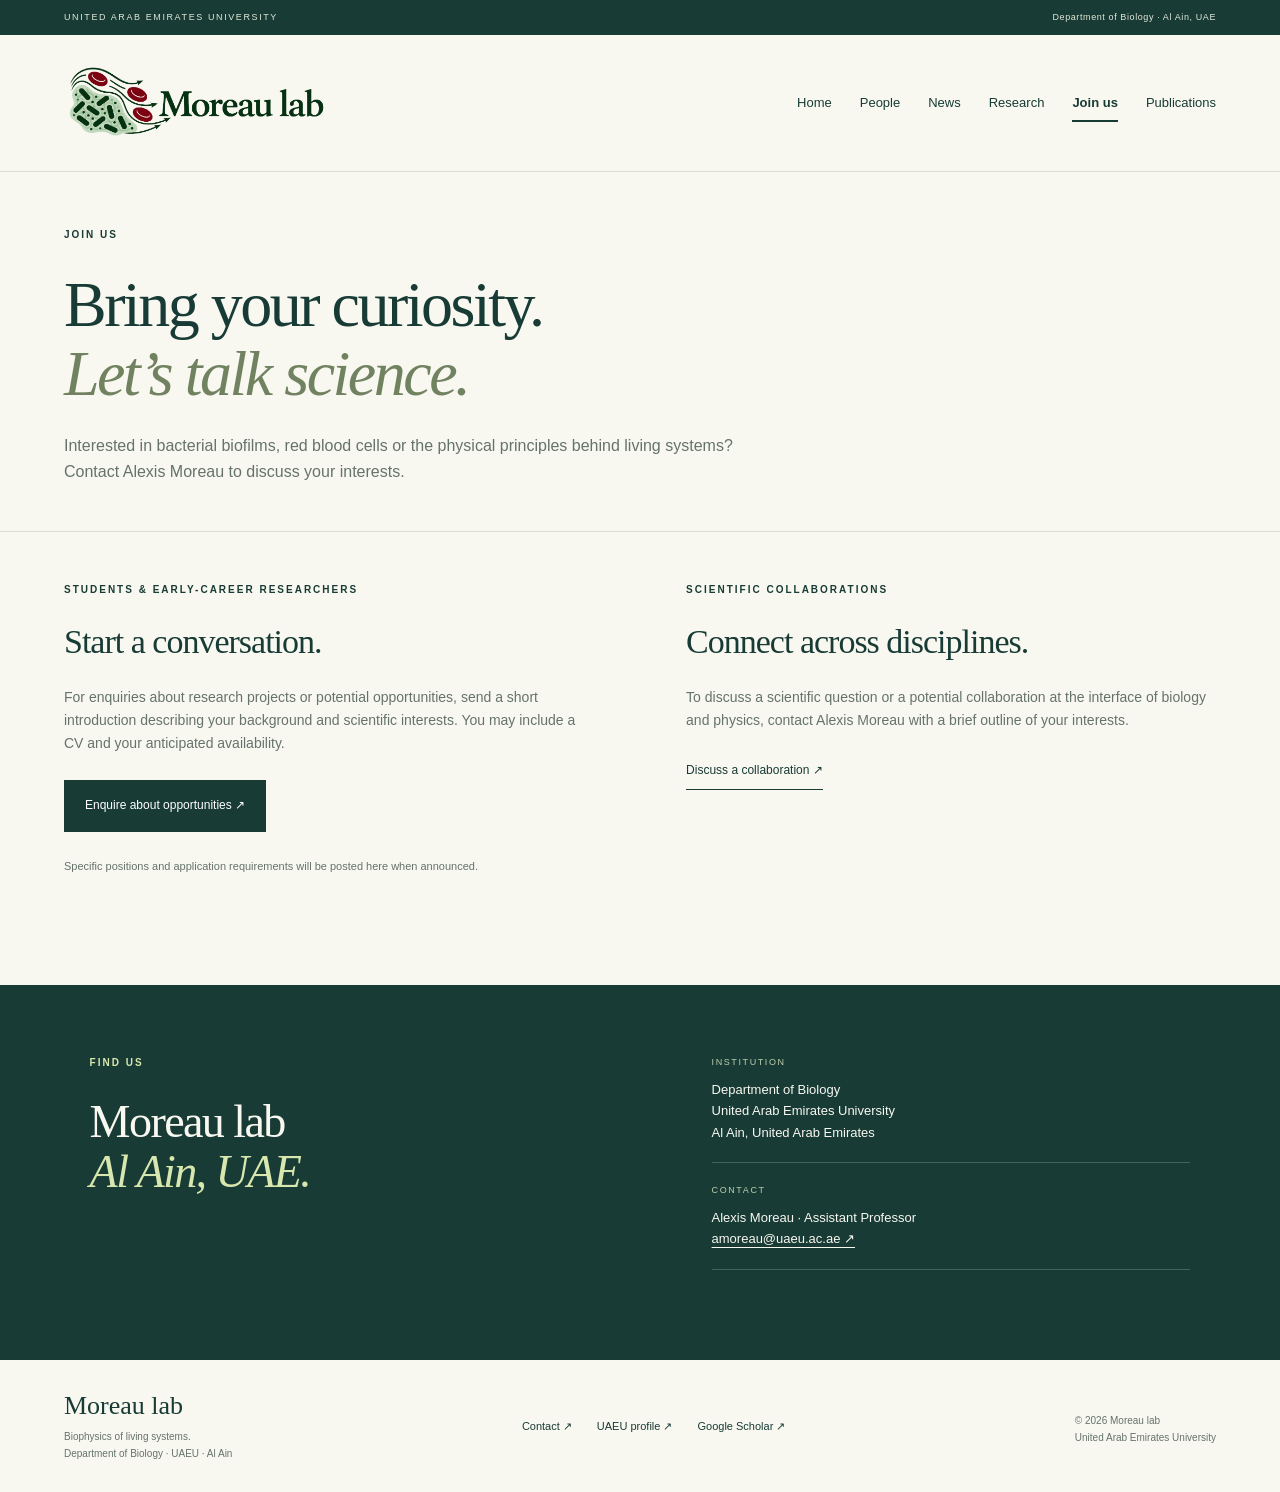
==== join-us.html @ 7e33ebf9 "Publish Moreau lab website with bibliography and search metadata" ====
<!doctype html><html lang="en"><head><meta charset="utf-8"><meta name="viewport" content="width=device-width,initial-scale=1"><meta name="robots" content="index,follow"><meta name="description" content="Contact Alexis Moreau at UAEU to discuss research interests, potential opportunities and collaborations in biophysics."><meta name="theme-color" content="#183b35"><title>Join us | Moreau lab | UAEU, Al Ain</title><link rel="icon" href="favicon.svg" type="image/svg+xml"><link rel="stylesheet" href="style.css"><script src="script.js" defer></script><meta property="og:site_name" content="Moreau lab"><meta property="og:type" content="website"><meta property="og:title" content="Join us | Moreau lab | UAEU, Al Ain"><meta property="og:description" content="Contact Alexis Moreau at UAEU to discuss research interests, potential opportunities and collaborations in biophysics."><meta property="og:locale" content="en_US"><link rel="canonical" href="https://moreau-biophysicslab.github.io/join-us.html"><meta property="og:url" content="https://moreau-biophysicslab.github.io/join-us.html"><meta property="og:image" content="https://moreau-biophysicslab.github.io/moreau-lab-logo.png"></head><body><a class="skip" href="#main">Skip to content</a><div class="institution"><span>UNITED ARAB EMIRATES UNIVERSITY</span><span>Department of Biology · Al Ain, UAE</span></div><header><a class="brand" href="index.html" aria-label="Moreau lab — Home"><img src="moreau-lab-logo.png" width="2000" height="800" alt="Moreau lab — bacterial biofilms and red blood cells in flow"></a><button class="menu-button" aria-expanded="false" aria-controls="navigation">Menu <span aria-hidden="true">☰</span></button><nav id="navigation" aria-label="Main navigation"><a href="index.html">Home</a><a href="people.html">People</a><a href="news.html">News</a><a href="research.html">Research</a><a href="join-us.html" aria-current="page">Join us</a><a href="publications.html">Publications</a></nav></header><main id="main"><section class="page-intro section"><p class="eyebrow">JOIN US</p><h1>Bring your curiosity.<br><em>Let’s talk science.</em></h1><p class="page-description">Interested in bacterial biofilms, red blood cells or the physical principles behind living systems? Contact Alexis Moreau to discuss your interests.</p></section><section class="section join-grid"><article><p class="eyebrow">STUDENTS & EARLY-CAREER RESEARCHERS</p><h2>Start a conversation.</h2><p>For enquiries about research projects or potential opportunities, send a short introduction describing your background and scientific interests. You may include a CV and your anticipated availability.</p><a class="button" href="mailto:amoreau@uaeu.ac.ae?subject=Research%20enquiry%20%E2%80%94%20Moreau%20lab">Enquire about opportunities ↗</a><p class="small-note">Specific positions and application requirements will be posted here when announced.</p></article><article><p class="eyebrow">SCIENTIFIC COLLABORATIONS</p><h2>Connect across disciplines.</h2><p>To discuss a scientific question or a potential collaboration at the interface of biology and physics, contact Alexis Moreau with a brief outline of your interests.</p><a class="text-link" href="mailto:amoreau@uaeu.ac.ae?subject=Collaboration%20enquiry">Discuss a collaboration ↗</a></article></section><section class="contact"><div><p class="eyebrow">FIND US</p><h2>Moreau lab<br><em>Al Ain, UAE.</em></h2></div><dl><div><dt>INSTITUTION</dt><dd>Department of Biology<br>United Arab Emirates University<br>Al Ain, United Arab Emirates</dd></div><div><dt>CONTACT</dt><dd>Alexis Moreau · Assistant Professor<br><a href="mailto:amoreau@uaeu.ac.ae">amoreau@uaeu.ac.ae ↗</a></dd></div></dl></section></main><footer><div><a href="index.html" class="brand">Moreau lab</a><p>Biophysics of living systems.<br>Department of Biology · UAEU · Al Ain</p></div><div class="footer-links"><a href="mailto:amoreau@uaeu.ac.ae">Contact ↗</a><a href="https://research.uaeu.ac.ae/en/persons/alexis-moreau/">UAEU profile ↗</a><a href="https://scholar.google.com/citations?user=JUbXqFEAAAAJ&hl=en">Google Scholar ↗</a></div><p>© 2026 Moreau lab<br>United Arab Emirates University</p></footer></body></html>
---- style.css ----
:root{--paper:#f8f8f1;--ink:#183b35;--muted:#65736a;--line:#d9dfd2;--accent:#d8e7ad}*{box-sizing:border-box}html{scroll-behavior:smooth;scroll-padding-top:30px}body{margin:0;background:var(--paper);color:var(--ink);font-family:Arial,Helvetica,sans-serif;font-size:15px;line-height:1.65}a{color:inherit;text-decoration:none}button{font:inherit}a:focus-visible,button:focus-visible{outline:3px solid #998236;outline-offset:6px}.skip{position:absolute;top:-100px;left:20px;background:white;padding:12px;z-index:10}.skip:focus{top:10px}.draft{background:#e9edde;text-align:center;font-size:11px;padding:9px 20px;color:#506047;letter-spacing:.3px}.draft span{font-size:9px;font-weight:700;letter-spacing:1.4px;margin-right:15px}header{max-width:1440px;margin:auto;padding:30px 5%;display:flex;align-items:center;justify-content:space-between;gap:25px}.brand{display:flex;align-items:center;gap:12px;font-family:Georgia,serif;font-size:25px;line-height:1.2}.brand small{display:block;font-family:Arial,sans-serif;font-size:8px;letter-spacing:1.7px;margin-top:9px}.brand-mark{font-family:Arial,sans-serif;font-size:52px;line-height:1}nav{display:flex;gap:27px;align-items:center;font-size:12px}nav a:hover,.text-link:hover{color:#718742}.nav-contact{border-bottom:1px solid var(--ink);padding:8px 0}.nav-contact span{margin-left:12px}.menu-button{display:none}.hero{max-width:1440px;margin:auto;display:grid;grid-template-columns:1fr 1fr;gap:6%;padding:38px 5% 52px;align-items:center}.eyebrow{font-size:10px;font-weight:700;letter-spacing:2px;margin:0 0 26px}.eyebrow>span{display:inline-block;width:6px;height:6px;border-radius:50%;background:#7d9053;margin-right:9px}h1,h2{font-family:Georgia,'Times New Roman',serif;font-weight:400;letter-spacing:-2.5px;line-height:1.08;margin:0}h1{font-size:clamp(52px,5.8vw,84px)}em{font-weight:400;color:#718260}h1 em{white-space:nowrap}.intro{font-size:17px;line-height:1.7;max-width:410px;margin:27px 0 12px}.placeholder{font-size:12px;color:var(--muted);max-width:385px;margin-bottom:28px}.button{display:inline-flex;align-items:center;gap:35px;background:var(--ink);color:white;padding:16px 21px;font-size:12px}.button:hover{background:#305c4c}.button span{font-size:20px}.hero-art{margin:0;min-width:0}.hero-art svg{display:block;width:100%;height:auto;max-height:610px;object-fit:cover}.hero-art figcaption{font-size:9px;display:flex;justify-content:space-between;gap:10px;padding:12px 0;color:var(--muted)}.section-index{border-top:1px solid var(--line);border-bottom:1px solid var(--line);display:flex;justify-content:space-between;padding:19px 5%;font-size:11px;letter-spacing:.4px}.section-index a span{margin-left:50px}.section{padding:85px 5%;max-width:1440px;margin:auto;scroll-margin-top:15px}.section-heading{display:flex;align-items:flex-end;justify-content:space-between;gap:70px;margin-bottom:42px}h2{font-size:clamp(34px,3.6vw,50px);letter-spacing:-1.6px}.section-heading>p{max-width:350px;color:var(--muted);font-size:13px;margin-bottom:3px}.research-grid{display:grid;grid-template-columns:repeat(3,1fr);border-left:1px solid var(--line)}.research-grid article{padding:25px 28px 32px;border:1px solid var(--line);border-left:0;position:relative}.number{font-size:10px;color:var(--muted)}h3{font-weight:400;font-family:Georgia,serif;font-size:23px;line-height:1.25;margin:19px 0 12px}.research-grid p{font-size:12px;color:var(--muted);min-height:60px;max-width:290px}.tag{display:inline-block;font-size:8px;letter-spacing:1.5px;color:var(--muted);border:1px solid var(--line);padding:5px 8px}.line-art{height:105px;width:140px;margin:15px auto 24px;opacity:.7}.rings{background:repeating-radial-gradient(ellipse at center,transparent 0 10px,#7f9377 11px 12px,transparent 13px 19px);border-radius:50%;transform:rotate(-25deg)}.waves{background:repeating-linear-gradient(135deg,transparent 0 10px,#7f9377 11px 12px,transparent 13px 21px);border-radius:50% 15% 50% 15%}.dots{background:radial-gradient(#7f9377 2px,transparent 3px) 0 0/15px 15px;border-radius:50%;transform:rotate(-15deg)}.team{background:#e9edde;display:grid;grid-template-columns:1fr 1fr;gap:10%;align-items:center}.team p{font-size:13px;color:var(--muted);max-width:350px;margin:25px 0}.text-link{display:inline-block;border-bottom:1px solid var(--ink);font-size:12px;padding-bottom:8px}.text-link span{margin-left:45px}.team-placeholder{min-height:285px;background:#dce3d2;display:flex;flex-direction:column;align-items:center;justify-content:center;border:1px solid #cdd5c3}.portrait-symbol{font-family:Georgia,serif;font-size:52px;color:#8c9c7b;font-weight:400;line-height:1.2}.team-placeholder>span{font-family:Georgia,serif;font-size:27px;margin-top:12px}.team-placeholder p{font-size:10px;margin:10px;text-align:center}.empty-publications{border-top:1px solid var(--line);border-bottom:1px solid var(--line);display:flex;align-items:center;gap:28px;padding:26px 0}.empty-publications>span:first-child{font-size:30px}.empty-publications h3{margin:0 0 8px}.empty-publications p{font-size:12px;color:var(--muted);max-width:660px;margin:0}.empty-publications .tag{margin-left:auto;flex-shrink:0}.news{padding-top:0;display:flex;justify-content:space-between;gap:70px;align-items:center}.news>p{max-width:440px;font-size:13px;color:var(--muted)}.contact{padding:70px 7%;background:var(--ink);color:var(--paper);display:grid;grid-template-columns:1fr 1fr;gap:13%}.contact em{color:var(--accent)}.contact .eyebrow{color:var(--accent)}.contact p:not(.eyebrow){max-width:360px;font-size:13px;color:#c0cec3;margin-top:25px}.contact dl{margin:0}.contact dl>div{padding:0 0 19px;margin-bottom:20px;border-bottom:1px solid #486258}.contact dt{font-size:9px;letter-spacing:1.6px;color:#becfae;margin-bottom:9px}.contact dd{margin:0;font-size:13px}footer{padding:30px 5%;display:flex;align-items:center;justify-content:space-between;gap:24px}footer .brand{font-size:20px}footer>span,footer>a:last-child{font-size:10px;color:var(--muted)}@media(min-width:1600px){.contact,.section-index,footer{padding-left:max(5%,calc((100vw - 1296px)/2));padding-right:max(5%,calc((100vw - 1296px)/2))}}@media(max-width:900px){nav{gap:15px;font-size:11px}.brand{font-size:21px}.hero{gap:4%}h1{font-size:52px}.hero .intro{font-size:15px}.research-grid article{padding:20px}.section-heading{gap:35px}}@media(max-width:700px){header{padding:22px 6%;flex-wrap:wrap}.draft{font-size:10px}.draft span{display:block}.menu-button{display:block;background:none;border:1px solid var(--line);padding:7px 12px;font-size:12px;color:var(--ink)}.menu-button span{margin-left:12px}nav{display:none;flex-basis:100%;flex-direction:column;align-items:stretch;gap:0}nav.open{display:flex}nav a{padding:12px 0;border-bottom:1px solid var(--line)}.hero{grid-template-columns:1fr;padding:30px 6%}.hero-copy{padding-bottom:35px}h1{font-size:clamp(46px,10vw,65px)}.hero-art svg{max-height:460px}.section{padding:55px 6%}.section-heading{display:block}.section-heading>p{margin-top:25px;max-width:none}.research-grid{grid-template-columns:1fr}.research-grid article{padding:24px}.research-grid p{min-height:0;max-width:none}.line-art{float:right;width:90px;height:75px;margin:0 0 10px 15px}.research-grid h3{margin-top:25px}.team{grid-template-columns:1fr;gap:30px}.team-placeholder{min-height:230px}.empty-publications{gap:15px;flex-wrap:wrap}.empty-publications>div{flex:1}.empty-publications .tag{margin-left:40px}.news{display:block;padding-top:10px}.news>p{margin-top:25px}.contact{padding:50px 6%;grid-template-columns:1fr;gap:30px}footer{flex-wrap:wrap;padding:25px 6%}footer>span{order:3;width:100%}.section-index{padding:15px 6%;font-size:10px}.section-index a span{margin-left:15px}.eyebrow{font-size:9px}}@media(prefers-reduced-motion:reduce){html{scroll-behavior:auto}}
/* Moreau lab identity and pages */
.institution{background:var(--ink);color:#e1e8d8;padding:10px 5%;display:flex;justify-content:space-between;font-size:9px;letter-spacing:1.6px}.institution span:last-child{letter-spacing:.6px}header{padding-top:16px;padding-bottom:16px;border-bottom:1px solid var(--line)}header .brand{width:265px;flex-shrink:0}header .brand img{display:block;width:100%;height:auto}nav{gap:28px;font-size:13px}nav a{padding:10px 0;position:relative}nav a[aria-current="page"]{color:var(--ink);font-weight:700}nav a[aria-current="page"]:after{content:"";height:2px;background:var(--ink);position:absolute;bottom:2px;left:0;right:0}.hero{padding-top:40px;gap:5%}.hero h1{font-size:clamp(52px,5.6vw,79px)}.hero-note{font-size:12px;color:var(--muted);max-width:410px;margin-bottom:30px}.hero-art svg{max-height:590px}.hero-art figcaption{font-size:9px}.two{grid-template-columns:1fr 1fr}.research-grid .text-link{font-size:11px}.cell-art{border-radius:50%;background:radial-gradient(ellipse,#f8f8f1 0 23%,#c6877a 25% 40%,#a45c57 58%,#dcaaa0 70%,transparent 72%);transform:rotate(-22deg);height:95px;width:150px;opacity:.85}.home-callout{padding:65px 6%;background:#e9edde;text-align:center}.home-callout .button{margin-top:28px}.home-callout h2{font-size:40px}.page-intro{padding-top:55px;padding-bottom:45px;border-bottom:1px solid var(--line)}.page-intro h1{font-size:clamp(44px,5vw,70px)}.page-description{font-size:16px;color:var(--muted);max-width:710px;margin:25px 0 0}.page-description a{text-decoration:underline;text-underline-offset:3px}.profile-section{display:grid;grid-template-columns:300px 1fr;gap:75px;padding-top:55px}.initials{background:#e5eadc;min-height:340px;display:flex;flex-direction:column;justify-content:center;align-items:center;font:80px Georgia,serif;color:#708064;border:1px solid #d2d9c8}.initials span{font:9px Arial,sans-serif;letter-spacing:2px;margin-top:18px}.profile-section article>p{max-width:670px}.profile-section article>p:not(.eyebrow):not(.position){font-size:14px;color:var(--muted)}.position{font-size:15px}.profile-links{display:flex;gap:22px;align-items:center;flex-wrap:wrap;margin-top:28px}.team-invite{background:#e9edde;display:flex;align-items:center;justify-content:space-between;gap:30px}.team-invite .text-link{margin-top:18px}.theme-section{display:grid;grid-template-columns:1fr 1fr;gap:9%;align-items:center}.theme-section article p{font-size:14px;color:var(--muted);margin-bottom:22px}.theme-section h3{font-size:26px}.large-art{width:190px;height:125px;margin:35px auto 0;opacity:.7}.shaded{background:#e9edde}.publication{display:grid;grid-template-columns:105px 1fr;gap:28px;border-top:1px solid var(--line);padding:27px 0}.publication:last-child{border-bottom:1px solid var(--line)}.pub-year{font-family:Georgia,serif;font-size:26px;color:#708064;line-height:1.2}.pub-year span{display:block;font:9px Arial,sans-serif;text-transform:uppercase;letter-spacing:1.2px;margin-top:13px}.publication h2{font-family:Georgia,serif;letter-spacing:-.3px;font-size:23px;line-height:1.35;max-width:940px}.publication h2 a:hover{text-decoration:underline;text-decoration-thickness:1px;text-underline-offset:4px}.authors{font-size:11px;color:var(--muted);line-height:1.7;margin:13px 0 8px}.authors strong{font-weight:700;color:var(--ink)}.venue{font-size:12px;margin:7px 0}.pub-links{display:flex;gap:24px;margin-top:12px;font-size:10px}.pub-links a{text-decoration:underline;text-underline-offset:4px}.preprint-note{font-size:10px;color:#845843;margin:8px 0}.publication-section{padding-top:28px}.publication-tools{display:flex;flex-wrap:wrap;gap:24px;align-items:end;justify-content:space-between}.filters{display:flex;flex-wrap:wrap;gap:8px}.filters button{border:1px solid var(--line);background:transparent;padding:10px 14px;cursor:pointer;color:var(--ink);font-size:11px}.filters button[aria-pressed="true"]{color:white;background:var(--ink);border-color:var(--ink)}.search-label{font-size:10px;color:var(--muted);display:flex;flex-direction:column;gap:5px;min-width:235px}.search-label input{font:12px Arial,sans-serif;padding:12px 14px;border:1px solid var(--line);background:transparent;border-radius:0;color:var(--ink)}input:focus-visible{outline:2px solid #718260;outline-offset:2px}#result-count{font-size:10px;color:var(--muted);margin:24px 0 16px}.bibliography-note{font-size:11px;color:var(--muted);margin-top:28px;max-width:880px}.bibliography-note a{text-decoration:underline}.news-list{padding-top:20px}.news-item{display:grid;grid-template-columns:180px 1fr;gap:50px;border-bottom:1px solid var(--line);padding:36px 0}.news-item time{display:block;font-size:11px;letter-spacing:1.3px;margin-bottom:14px}.news-item h2{font-size:31px;letter-spacing:-.6px}.news-item p{font-size:13px;color:var(--muted)}.news-item .preprint-note{font-size:10px;color:#845843}.join-grid{display:grid;grid-template-columns:1fr 1fr;gap:8%;padding-top:50px}.join-grid h2{font-size:34px;letter-spacing:-1px}.join-grid p:not(.eyebrow){font-size:14px;color:var(--muted);margin:25px 0}.join-grid .small-note{font-size:11px!important}.contact a{text-decoration:underline;text-underline-offset:4px}.footer-links{display:flex;gap:25px;font-size:11px}footer{align-items:center}footer p{font-size:10px;color:var(--muted);margin:8px 0 0}footer .brand{font-size:26px}.publication[hidden]{display:none}@media(max-width:1000px){header .brand{width:220px}nav{gap:20px;font-size:12px}.profile-section{grid-template-columns:240px 1fr;gap:40px}.hero-art figcaption{font-size:8px}}@media(max-width:700px){.institution{display:block;font-size:8px;padding:10px 6%;line-height:1.7}.institution span{display:block}header{padding:8px 6%}header .brand{width:210px}nav{gap:0;font-size:13px}nav a[aria-current="page"]:after{display:none}.hero h1{font-size:clamp(47px,11vw,66px)}.hero{padding-top:30px}.hero-art figcaption{font-size:8px}.two{grid-template-columns:1fr}.home-callout h2{font-size:30px}.page-intro{padding-top:35px;padding-bottom:32px}.page-intro h1{font-size:43px}.page-description{font-size:14px}.profile-section{grid-template-columns:1fr;gap:28px;padding-top:30px}.initials{min-height:210px}.team-invite{display:block}.theme-section{grid-template-columns:1fr;gap:25px}.theme-section .large-art{display:none}.publication{grid-template-columns:1fr;gap:12px;padding:23px 0}.pub-year{display:flex;gap:15px;align-items:center;font-size:22px}.pub-year span{margin:0}.publication h2{font-size:21px}.publication-tools{gap:18px}.filters{gap:7px}.filters button{font-size:10px;padding:9px 10px}.search-label{width:100%}.news-item{grid-template-columns:1fr;gap:15px;padding:25px 0}.news-item>div:first-child{display:flex;align-items:center;gap:15px}.news-item time{margin:0}.news-item h2{font-size:27px}.join-grid{grid-template-columns:1fr;gap:35px}.footer-links{flex-wrap:wrap;gap:18px}footer>p{width:100%}.section-index{gap:20px}.section-index>a{flex-shrink:0}.hero .intro{font-size:16px}}
.page-intro h1 em{white-space:normal}.publication>div{min-width:0}.publication h2{overflow-wrap:anywhere}@media(max-width:360px){header .brand{width:175px}.hero h1{font-size:44px}.page-intro h1{font-size:38px}}
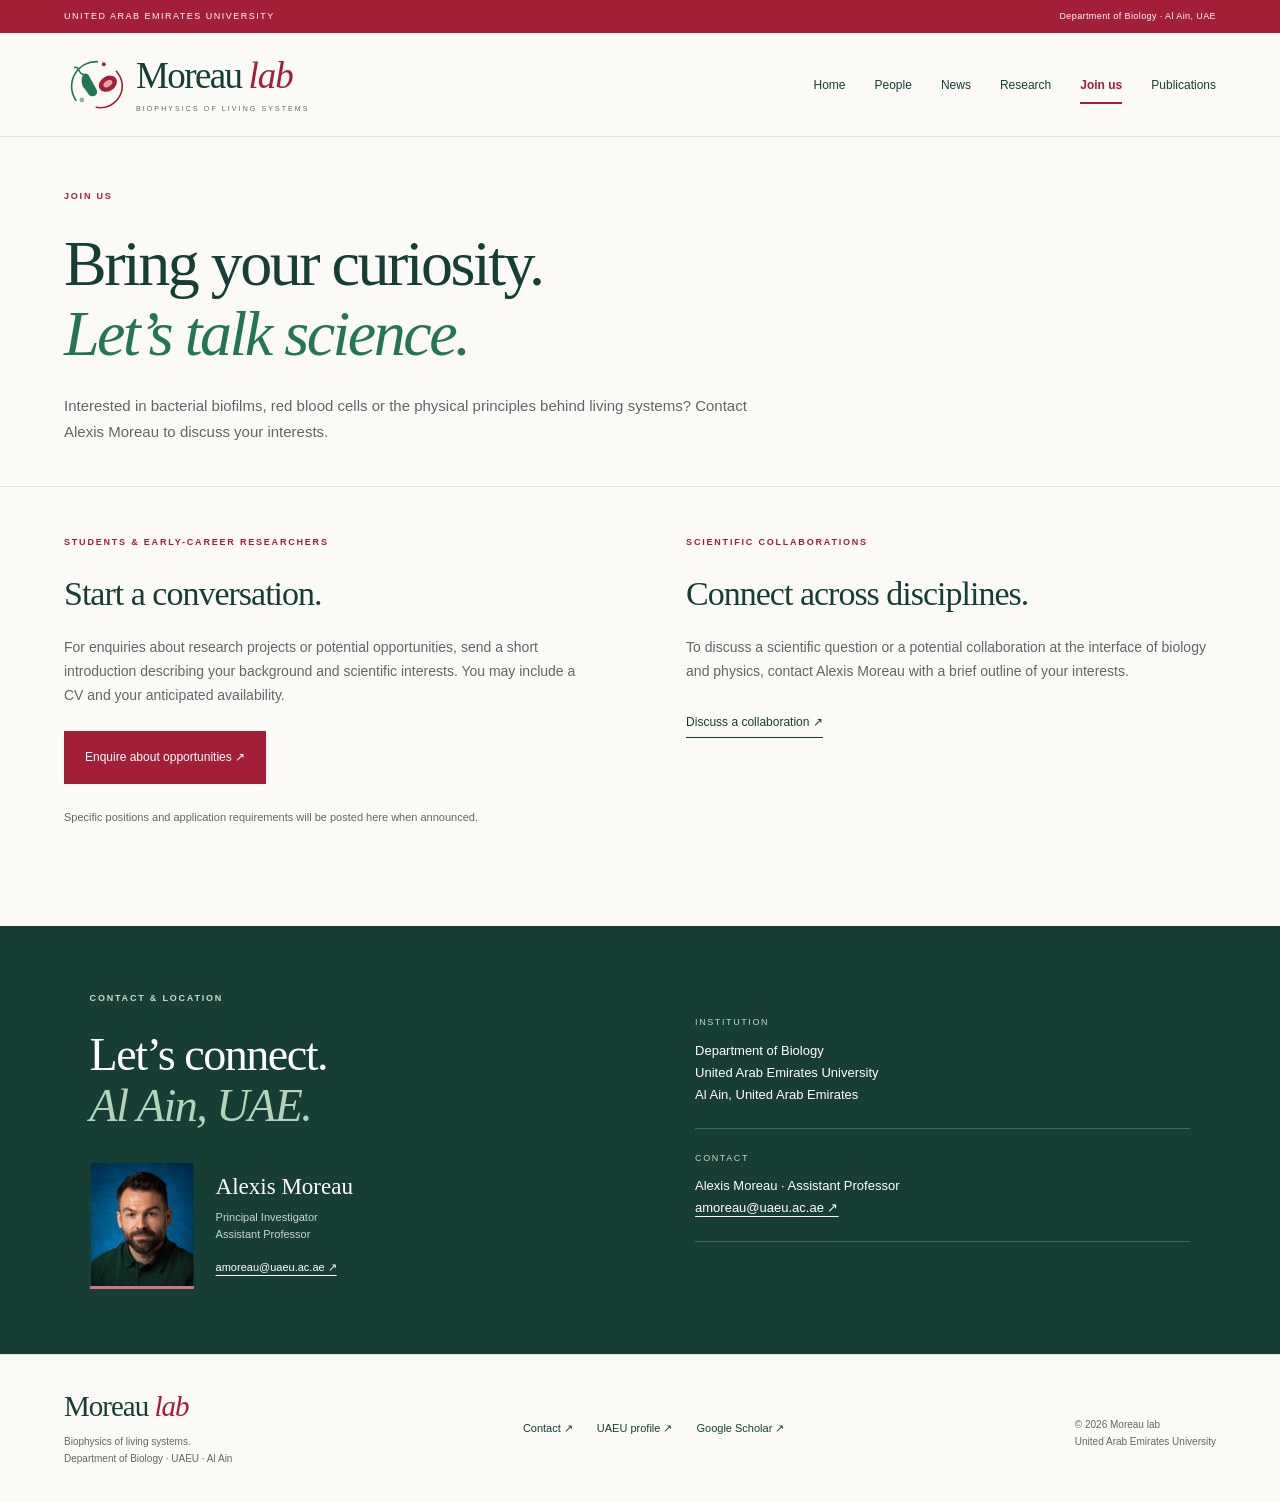
==== commit b77ea280: "Refresh Moreau lab design, artwork and portrait" ====
--- a/join-us.html
+++ b/join-us.html
@@ -1 +1 @@
-<!doctype html><html lang="en"><head><meta charset="utf-8"><meta name="viewport" content="width=device-width,initial-scale=1"><meta name="robots" content="index,follow"><meta name="description" content="Contact Alexis Moreau at UAEU to discuss research interests, potential opportunities and collaborations in biophysics."><meta name="theme-color" content="#183b35"><title>Join us | Moreau lab | UAEU, Al Ain</title><link rel="icon" href="favicon.svg" type="image/svg+xml"><link rel="stylesheet" href="style.css"><script src="script.js" defer></script><meta property="og:site_name" content="Moreau lab"><meta property="og:type" content="website"><meta property="og:title" content="Join us | Moreau lab | UAEU, Al Ain"><meta property="og:description" content="Contact Alexis Moreau at UAEU to discuss research interests, potential opportunities and collaborations in biophysics."><meta property="og:locale" content="en_US"><link rel="canonical" href="https://moreau-biophysicslab.github.io/join-us.html"><meta property="og:url" content="https://moreau-biophysicslab.github.io/join-us.html"><meta property="og:image" content="https://moreau-biophysicslab.github.io/moreau-lab-logo.png"></head><body><a class="skip" href="#main">Skip to content</a><div class="institution"><span>UNITED ARAB EMIRATES UNIVERSITY</span><span>Department of Biology · Al Ain, UAE</span></div><header><a class="brand" href="index.html" aria-label="Moreau lab — Home"><img src="moreau-lab-logo.png" width="2000" height="800" alt="Moreau lab — bacterial biofilms and red blood cells in flow"></a><button class="menu-button" aria-expanded="false" aria-controls="navigation">Menu <span aria-hidden="true">☰</span></button><nav id="navigation" aria-label="Main navigation"><a href="index.html">Home</a><a href="people.html">People</a><a href="news.html">News</a><a href="research.html">Research</a><a href="join-us.html" aria-current="page">Join us</a><a href="publications.html">Publications</a></nav></header><main id="main"><section class="page-intro section"><p class="eyebrow">JOIN US</p><h1>Bring your curiosity.<br><em>Let’s talk science.</em></h1><p class="page-description">Interested in bacterial biofilms, red blood cells or the physical principles behind living systems? Contact Alexis Moreau to discuss your interests.</p></section><section class="section join-grid"><article><p class="eyebrow">STUDENTS & EARLY-CAREER RESEARCHERS</p><h2>Start a conversation.</h2><p>For enquiries about research projects or potential opportunities, send a short introduction describing your background and scientific interests. You may include a CV and your anticipated availability.</p><a class="button" href="mailto:amoreau@uaeu.ac.ae?subject=Research%20enquiry%20%E2%80%94%20Moreau%20lab">Enquire about opportunities ↗</a><p class="small-note">Specific positions and application requirements will be posted here when announced.</p></article><article><p class="eyebrow">SCIENTIFIC COLLABORATIONS</p><h2>Connect across disciplines.</h2><p>To discuss a scientific question or a potential collaboration at the interface of biology and physics, contact Alexis Moreau with a brief outline of your interests.</p><a class="text-link" href="mailto:amoreau@uaeu.ac.ae?subject=Collaboration%20enquiry">Discuss a collaboration ↗</a></article></section><section class="contact"><div><p class="eyebrow">FIND US</p><h2>Moreau lab<br><em>Al Ain, UAE.</em></h2></div><dl><div><dt>INSTITUTION</dt><dd>Department of Biology<br>United Arab Emirates University<br>Al Ain, United Arab Emirates</dd></div><div><dt>CONTACT</dt><dd>Alexis Moreau · Assistant Professor<br><a href="mailto:amoreau@uaeu.ac.ae">amoreau@uaeu.ac.ae ↗</a></dd></div></dl></section></main><footer><div><a href="index.html" class="brand">Moreau lab</a><p>Biophysics of living systems.<br>Department of Biology · UAEU · Al Ain</p></div><div class="footer-links"><a href="mailto:amoreau@uaeu.ac.ae">Contact ↗</a><a href="https://research.uaeu.ac.ae/en/persons/alexis-moreau/">UAEU profile ↗</a><a href="https://scholar.google.com/citations?user=JUbXqFEAAAAJ&hl=en">Google Scholar ↗</a></div><p>© 2026 Moreau lab<br>United Arab Emirates University</p></footer></body></html>+<!doctype html><html lang="en"><head><meta charset="utf-8"><meta name="viewport" content="width=device-width,initial-scale=1"><meta name="robots" content="index,follow"><meta name="description" content="Contact Alexis Moreau at UAEU to discuss research interests, potential opportunities and collaborations in biophysics."><meta name="theme-color" content="#a31f38"><title>Join us | Moreau lab | UAEU, Al Ain</title><link rel="icon" href="moreau-mark-v2.svg" type="image/svg+xml"><link rel="stylesheet" href="style-v2.css"><script src="script-v2.js" defer></script><meta property="og:site_name" content="Moreau lab"><meta property="og:type" content="website"><meta property="og:title" content="Join us | Moreau lab | UAEU, Al Ain"><meta property="og:description" content="Contact Alexis Moreau at UAEU to discuss research interests, potential opportunities and collaborations in biophysics."><meta property="og:locale" content="en_US"><link rel="canonical" href="https://moreau-biophysicslab.github.io/join-us.html"><meta property="og:url" content="https://moreau-biophysicslab.github.io/join-us.html"><meta property="og:image" content="https://moreau-biophysicslab.github.io/living-systems-v2.png"></head><body><a class="skip" href="#main">Skip to content</a><div class="institution"><span>UNITED ARAB EMIRATES UNIVERSITY</span><span>Department of Biology · Al Ain, UAE</span></div><header><a class="brand" href="index.html" aria-label="Moreau lab — Home"><img src="moreau-mark-v2.svg" width="80" height="80" alt=""><span class="wordmark">Moreau<span class="lab-word">lab</span><small>BIOPHYSICS OF LIVING SYSTEMS</small></span></a><button class="menu-button" aria-expanded="false" aria-controls="navigation">Menu <span aria-hidden="true">☰</span></button><nav id="navigation" aria-label="Main navigation"><a href="index.html">Home</a><a href="people.html">People</a><a href="news.html">News</a><a href="research.html">Research</a><a href="join-us.html" aria-current="page">Join us</a><a href="publications.html">Publications</a></nav></header><main id="main"><section class="page-intro section"><p class="eyebrow">JOIN US</p><h1>Bring your curiosity.<br><em>Let’s talk science.</em></h1><p class="page-description">Interested in bacterial biofilms, red blood cells or the physical principles behind living systems? Contact Alexis Moreau to discuss your interests.</p></section><section class="section join-grid"><article><p class="eyebrow">STUDENTS & EARLY-CAREER RESEARCHERS</p><h2>Start a conversation.</h2><p>For enquiries about research projects or potential opportunities, send a short introduction describing your background and scientific interests. You may include a CV and your anticipated availability.</p><a class="button" href="mailto:amoreau@uaeu.ac.ae?subject=Research%20enquiry%20%E2%80%94%20Moreau%20lab">Enquire about opportunities ↗</a><p class="small-note">Specific positions and application requirements will be posted here when announced.</p></article><article><p class="eyebrow">SCIENTIFIC COLLABORATIONS</p><h2>Connect across disciplines.</h2><p>To discuss a scientific question or a potential collaboration at the interface of biology and physics, contact Alexis Moreau with a brief outline of your interests.</p><a class="text-link" href="mailto:amoreau@uaeu.ac.ae?subject=Collaboration%20enquiry">Discuss a collaboration ↗</a></article></section><section class="contact" id="contact"><div><p class="eyebrow">CONTACT & LOCATION</p><h2>Let’s connect.<br><em>Al Ain, UAE.</em></h2><div class="contact-person"><img src="alexis-moreau.png" width="921" height="1085" alt="Alexis Moreau" loading="lazy"><div><strong>Alexis Moreau</strong><span>Principal Investigator<br>Assistant Professor</span><a href="mailto:amoreau@uaeu.ac.ae">amoreau@uaeu.ac.ae ↗</a></div></div></div><dl><div><dt>INSTITUTION</dt><dd>Department of Biology<br>United Arab Emirates University<br>Al Ain, United Arab Emirates</dd></div><div><dt>CONTACT</dt><dd>Alexis Moreau · Assistant Professor<br><a href="mailto:amoreau@uaeu.ac.ae">amoreau@uaeu.ac.ae ↗</a></dd></div></dl></section></main><footer><div><a href="index.html" class="footer-wordmark">Moreau <span>lab</span></a><p>Biophysics of living systems.<br>Department of Biology · UAEU · Al Ain</p></div><div class="footer-links"><a href="join-us.html#contact">Contact ↗</a><a href="https://research.uaeu.ac.ae/en/persons/alexis-moreau/">UAEU profile ↗</a><a href="https://scholar.google.com/citations?user=JUbXqFEAAAAJ&hl=en">Google Scholar ↗</a></div><p>© 2026 Moreau lab<br>United Arab Emirates University</p></footer></body></html>
--- a/style-v2.css
+++ b/style-v2.css
@@ -0,0 +1 @@
+:root{--paper:#fbfaf7;--ink:#173e35;--muted:#5d6963;--line:#dee3dc;--green:#247653;--pale:#edf3ec;--red:#a31f38;--rose:#f5e8e8}*{box-sizing:border-box}html{scroll-behavior:smooth;scroll-padding-top:25px}body{margin:0;background:var(--paper);color:var(--ink);font-family:Arial,Helvetica,sans-serif;font-size:15px;line-height:1.7}a{color:inherit;text-decoration:none}button,input{font:inherit}a,button{touch-action:manipulation}a:focus-visible,button:focus-visible,input:focus-visible{outline:3px solid var(--red);outline-offset:5px}.skip{position:absolute;top:-100px;left:16px;background:#fff;padding:10px;z-index:20}.skip:focus{top:10px}.institution{background:var(--red);color:#fff;padding:9px 5%;display:flex;justify-content:space-between;gap:20px;font-size:9px;letter-spacing:1.5px}.institution span:last-child{letter-spacing:.4px}header{max-width:1440px;margin:auto;display:flex;align-items:center;justify-content:space-between;gap:28px;padding:19px 5%;border-bottom:1px solid var(--line)}.brand{display:flex;align-items:center;gap:7px;flex-shrink:0}.brand>img{width:65px;height:65px}.wordmark{font-family:Georgia,'Times New Roman',serif;font-size:37px;letter-spacing:-1.6px;line-height:1}.lab-word{color:var(--red);font-style:italic;margin-left:7px;letter-spacing:-1px}.wordmark small{display:block;font:7px Arial,sans-serif;letter-spacing:2.1px;margin-top:11px;color:var(--muted)}nav{display:flex;gap:29px;font-size:12px}nav a{position:relative;padding:13px 0}nav a[aria-current=page]{color:var(--red);font-weight:700}nav a[aria-current=page]:after{content:"";position:absolute;bottom:4px;left:0;right:0;height:2px;background:var(--red)}nav a:hover,.text-link:hover{color:var(--red)}.menu-button{display:none}.hero{max-width:1440px;padding:54px 5% 48px;margin:auto;display:grid;grid-template-columns:.85fr 1.15fr;gap:5%;align-items:center}.eyebrow{font-size:9px;font-weight:700;letter-spacing:1.8px;margin:0 0 24px;color:var(--red)}.eyebrow>span{display:inline-block;width:6px;height:6px;border-radius:50%;background:var(--green);margin-right:7px}h1,h2,h3{font-family:Georgia,'Times New Roman',serif;font-weight:400;margin:0;line-height:1.1}h1{font-size:clamp(48px,5.05vw,73px);letter-spacing:-2.5px}h2{font-size:clamp(32px,3.6vw,48px);letter-spacing:-1.5px}h3{font-size:26px;letter-spacing:-.45px}em{color:var(--green);font-weight:400}.hero h1 em{color:var(--red)}.intro{font-size:16px;line-height:1.75;max-width:420px;margin:25px 0 12px}.hero-note{font-size:11px;line-height:1.8;color:var(--muted);max-width:375px;margin-bottom:27px}.button{display:inline-flex;align-items:center;justify-content:center;gap:25px;padding:15px 20px;background:var(--red);color:#fff;font-size:12px;min-height:48px;border:1px solid var(--red);transition:background .2s}.button:hover{background:#7d162b}.button span{font-size:20px}.text-link{display:inline-block;border-bottom:1px solid currentColor;padding-bottom:5px;font-size:12px}.hero-art{margin:0;min-width:0}.art-heading{display:flex;justify-content:space-between;border-top:1px solid var(--line);padding:14px 0 0;font-size:8px;letter-spacing:1.5px;color:var(--muted)}.art-heading span:last-child{color:var(--red)}.hero-image{display:block;width:100%;height:auto;mix-blend-mode:multiply}.art-key{display:flex;justify-content:space-between;font-size:10px;border-bottom:1px solid var(--line);padding:3px 0 14px}.art-key span{display:flex;align-items:center;gap:7px}.art-key i{width:6px;height:6px;border-radius:50%;display:inline-block}.green-dot{background:var(--green)}.red-dot{background:var(--red)}.hero-art figcaption{font-size:8px;color:var(--muted);padding-top:9px;letter-spacing:.25px}.section-index{border-top:1px solid var(--line);border-bottom:1px solid var(--line);padding:20px 5%;display:flex;justify-content:space-between;gap:20px;font-size:10px;color:var(--muted)}.section-index a{color:var(--red);white-space:nowrap}.section{max-width:1440px;margin:auto;padding:75px 5%}.section-heading{display:flex;align-items:end;justify-content:space-between;gap:60px;margin-bottom:40px}.section-heading>p{max-width:355px;color:var(--muted);font-size:13px;margin:0}.section-heading>.text-link{flex-shrink:0}.research-grid{display:grid;grid-template-columns:repeat(3,1fr);gap:26px}.research-grid.two{grid-template-columns:1fr 1fr}.research-grid article{position:relative;padding:30px;background:var(--pale);border-top:3px solid var(--green)}.research-grid article:nth-child(2){background:var(--rose);border-top-color:var(--red)}.research-grid .number{font-size:9px;letter-spacing:1.5px;color:var(--green)}.research-grid article:nth-child(2) .number{color:var(--red)}.research-grid h3{margin:20px 0 13px}.research-grid p{font-size:13px;color:var(--muted);max-width:330px;margin:0 0 20px}.line-art{width:125px;height:86px;margin:10px auto 20px;opacity:.85}.rings{border-radius:50%;background:repeating-radial-gradient(ellipse at center,transparent 0 10px,#6c9f7d 11px 12px,transparent 13px 19px);transform:rotate(-25deg)}.cell-art{border-radius:50%;background:radial-gradient(ellipse,#f5e8e8 0 23%,#cb8290 25% 40%,#a31f38 58%,#e0a9b0 70%,transparent 72%);transform:rotate(-22deg)}.home-callout{padding:68px 5%;text-align:center;background:var(--ink);color:#fff}.home-callout .eyebrow{color:#c9dfcf}.home-callout em{color:#b7d4bd}.home-callout .button{margin-top:28px;background:#fff;color:var(--red);border-color:#fff}.home-callout .button:hover{background:var(--rose)}.page-intro{padding-top:52px;padding-bottom:42px;border-bottom:1px solid var(--line)}.page-intro h1{font-size:clamp(42px,5vw,66px)}.page-description{font-size:15px;max-width:720px;color:var(--muted);margin:24px 0 0}.page-description a{color:var(--green);text-decoration:underline;text-underline-offset:3px}.profile-section{display:grid;grid-template-columns:310px 1fr;gap:75px;align-items:start;padding-top:48px}.profile-portrait{margin:0;position:relative}.profile-portrait img{display:block;width:100%;height:auto;border-bottom:4px solid var(--red)}.profile-portrait figcaption{padding:14px 0;font:22px Georgia,serif}.profile-portrait figcaption span{display:block;font:8px Arial,sans-serif;letter-spacing:1.5px;color:var(--muted);margin-top:10px}.profile-section article>p{max-width:670px}.profile-section article>p:not(.eyebrow){font-size:14px;color:var(--muted)}.profile-section .position{color:var(--red)!important}.profile-links{display:flex;align-items:center;flex-wrap:wrap;gap:24px;margin-top:25px}.team-invite{background:var(--pale);display:flex;align-items:center;justify-content:space-between;gap:30px}.team-invite .text-link{margin-top:15px}.theme-section{display:grid;grid-template-columns:1fr 1fr;gap:9%;align-items:center}.theme-section article p{font-size:14px;color:var(--muted);margin:20px 0}.large-art{width:190px;height:125px;margin:35px auto 0;opacity:.8}.shaded{background:var(--pale)}.publication{display:grid;grid-template-columns:105px minmax(0,1fr);gap:28px;border-top:1px solid var(--line);padding:28px 0}.publication:last-child{border-bottom:1px solid var(--line)}.publication[hidden]{display:none}.pub-year{font:26px Georgia,serif;color:var(--red)}.pub-year span{display:block;font:8px Arial,sans-serif;text-transform:uppercase;letter-spacing:1.3px;margin-top:12px;color:var(--muted)}.publication h2{font-size:23px;line-height:1.35;letter-spacing:-.35px;max-width:930px;overflow-wrap:anywhere}.publication h2 a:hover{color:var(--red)}.authors{font-size:11px;color:var(--muted);line-height:1.75;margin:12px 0 8px}.authors strong{color:var(--ink)}.venue{font-size:12px;margin:6px 0}.pub-links{display:flex;flex-wrap:wrap;gap:22px;margin-top:12px;font-size:10px;color:var(--red)}.pub-links a{text-decoration:underline;text-underline-offset:4px}.preprint-note{font-size:10px;color:var(--red);margin:8px 0}.publication-section{padding-top:30px}.publication-tools{display:flex;flex-wrap:wrap;gap:22px;align-items:end;justify-content:space-between}.filters{display:flex;flex-wrap:wrap;gap:8px}.filters button{border:1px solid var(--line);background:transparent;color:var(--ink);padding:11px 14px;font-size:11px;cursor:pointer}.filters button[aria-pressed=true]{color:#fff;background:var(--red);border-color:var(--red)}.search-label{font-size:10px;color:var(--muted);display:flex;flex-direction:column;gap:6px;min-width:230px}.search-label input{font-size:12px;padding:12px 14px;border:1px solid var(--line);background:transparent;border-radius:0;color:var(--ink)}#result-count{font-size:10px;color:var(--muted);margin:24px 0 16px}.bibliography-note{font-size:11px;color:var(--muted);margin-top:28px;max-width:870px}.bibliography-note a{text-decoration:underline}.news-list{padding-top:20px}.news-item{display:grid;grid-template-columns:180px 1fr;gap:45px;border-bottom:1px solid var(--line);padding:36px 0}.news-item time{display:block;font-size:10px;letter-spacing:1.2px;margin-bottom:14px;color:var(--red)}.tag{display:inline-block;font-size:8px;letter-spacing:1.3px;border:1px solid var(--line);padding:5px 8px;color:var(--muted)}.news-item h2{font-size:31px;letter-spacing:-.6px}.news-item p{font-size:13px;color:var(--muted)}.news-item .preprint-note{font-size:10px;color:var(--red)}.join-grid{display:grid;grid-template-columns:1fr 1fr;gap:8%;padding-top:48px}.join-grid h2{font-size:34px;letter-spacing:-1px}.join-grid p:not(.eyebrow){font-size:14px;color:var(--muted);margin:24px 0}.join-grid .small-note{font-size:11px!important}.contact{padding:65px 7%;background:var(--ink);color:#fff;display:grid;grid-template-columns:1fr 1fr;gap:10%;align-items:center;scroll-margin-top:25px}.contact .eyebrow{color:#c5dccb}.contact em{color:#b5d3bb}.contact dl{margin:0}.contact dl>div{padding-bottom:22px;margin-bottom:22px;border-bottom:1px solid #48665a}.contact dt{font-size:9px;letter-spacing:1.6px;color:#c4d9c8;margin-bottom:9px}.contact dd{margin:0;font-size:13px}.contact a{text-decoration:underline;text-underline-offset:4px}.contact-person{display:flex;align-items:center;gap:22px;margin-top:32px}.contact-person img{width:104px;height:126px;object-fit:cover;border-bottom:3px solid #ce7587}.contact-person strong{display:block;font:23px Georgia,serif}.contact-person span{display:block;font-size:11px;line-height:1.6;color:#c4d9c8;margin:9px 0}.contact-person a{font-size:11px}footer{padding:35px 5%;display:flex;align-items:center;justify-content:space-between;gap:28px;border-top:1px solid var(--line)}.footer-wordmark{font:29px Georgia,serif;letter-spacing:-1px}.footer-wordmark span{font-style:italic;color:var(--red)}footer p{font-size:10px;color:var(--muted);margin:9px 0 0}.footer-links{display:flex;flex-wrap:wrap;gap:24px;font-size:11px}.footer-links a:hover{color:var(--red)}@media(min-width:1600px){.institution,.section-index,.contact,footer{padding-left:max(5%,calc((100vw - 1296px)/2));padding-right:max(5%,calc((100vw - 1296px)/2))}}@media(max-width:1000px){nav{gap:19px;font-size:11px}.brand>img{width:54px;height:54px}.wordmark{font-size:32px}.wordmark small{font-size:6px}.hero{gap:4%;grid-template-columns:.9fr 1.1fr}.hero h1{font-size:52px}.hero .eyebrow{font-size:8px}.profile-section{grid-template-columns:265px 1fr;gap:40px}.section-heading{gap:30px}}@media(max-width:760px){header{flex-wrap:wrap;padding:18px 6%;gap:16px}.institution{padding:8px 6%;font-size:7px;letter-spacing:1px}.institution span:last-child{display:none}.menu-button{display:block;background:none;border:1px solid var(--line);padding:9px 12px;color:var(--ink);font-size:12px}.menu-button span{margin-left:12px}nav{display:none;flex-basis:100%;flex-direction:column;gap:0;font-size:13px}nav.open{display:flex}nav a{padding:12px 0;border-top:1px solid var(--line)}nav a[aria-current=page]:after{display:none}.hero{grid-template-columns:1fr;padding:32px 6%;gap:35px}.hero h1{font-size:clamp(46px,9.5vw,66px)}.hero h1 br:last-child{display:none}.hero .eyebrow{font-size:8px;letter-spacing:1.4px}.hero .intro{font-size:15px;max-width:510px}.hero-note{max-width:450px}.hero-art{margin:0 -2%}.art-heading{font-size:7px}.hero-art figcaption{font-size:7px}.section{padding:48px 6%}.section-index{padding:17px 6%;font-size:9px}.section-index>span{max-width:210px}.section-heading{display:block;margin-bottom:27px}.section-heading>p{margin-top:22px;max-width:480px}.section-heading>.text-link{margin-top:20px}h2{font-size:34px}.research-grid,.research-grid.two{grid-template-columns:1fr;gap:22px}.research-grid article{padding:25px}.line-art{float:right;width:85px;height:65px;margin:15px 0 10px 15px}.research-grid h3{clear:both}.home-callout{padding:50px 6%}.home-callout h2{font-size:31px}.page-intro{padding-top:34px;padding-bottom:30px}.page-intro h1{font-size:44px}.page-description{font-size:14px}.profile-section{grid-template-columns:1fr;gap:30px}.profile-portrait{max-width:360px}.profile-portrait img{max-height:430px;object-fit:cover}.profile-links{gap:20px}.team-invite{display:block}.theme-section{grid-template-columns:1fr;gap:23px}.large-art{display:none}.publication{grid-template-columns:1fr;gap:12px;padding:24px 0}.pub-year{display:flex;align-items:center;gap:15px;font-size:23px}.pub-year span{margin:0}.publication h2{font-size:21px}.filters{gap:7px}.filters button{font-size:10px;padding:10px}.search-label{width:100%}.publication-tools{gap:18px}.news-item{grid-template-columns:1fr;gap:15px;padding:28px 0}.news-item>div:first-child{display:flex;align-items:center;gap:15px}.news-item time{margin:0}.news-item h2{font-size:28px}.join-grid{grid-template-columns:1fr;gap:40px}.contact{grid-template-columns:1fr;padding:48px 6%;gap:32px}.contact-person{gap:18px}.contact-person img{width:93px;height:113px}footer{flex-wrap:wrap;padding:28px 6%;gap:22px}footer>p{width:100%}.footer-links{gap:17px}}@media(max-width:360px){.wordmark{font-size:28px}.brand>img{width:43px;height:43px}.wordmark small{letter-spacing:1.5px}.menu-button{padding:8px 10px}.hero h1{font-size:43px}.page-intro h1{font-size:38px}.art-key{font-size:9px}.contact-person strong{font-size:20px}}@media(prefers-reduced-motion:reduce){html{scroll-behavior:auto}.button{transition:none}}
